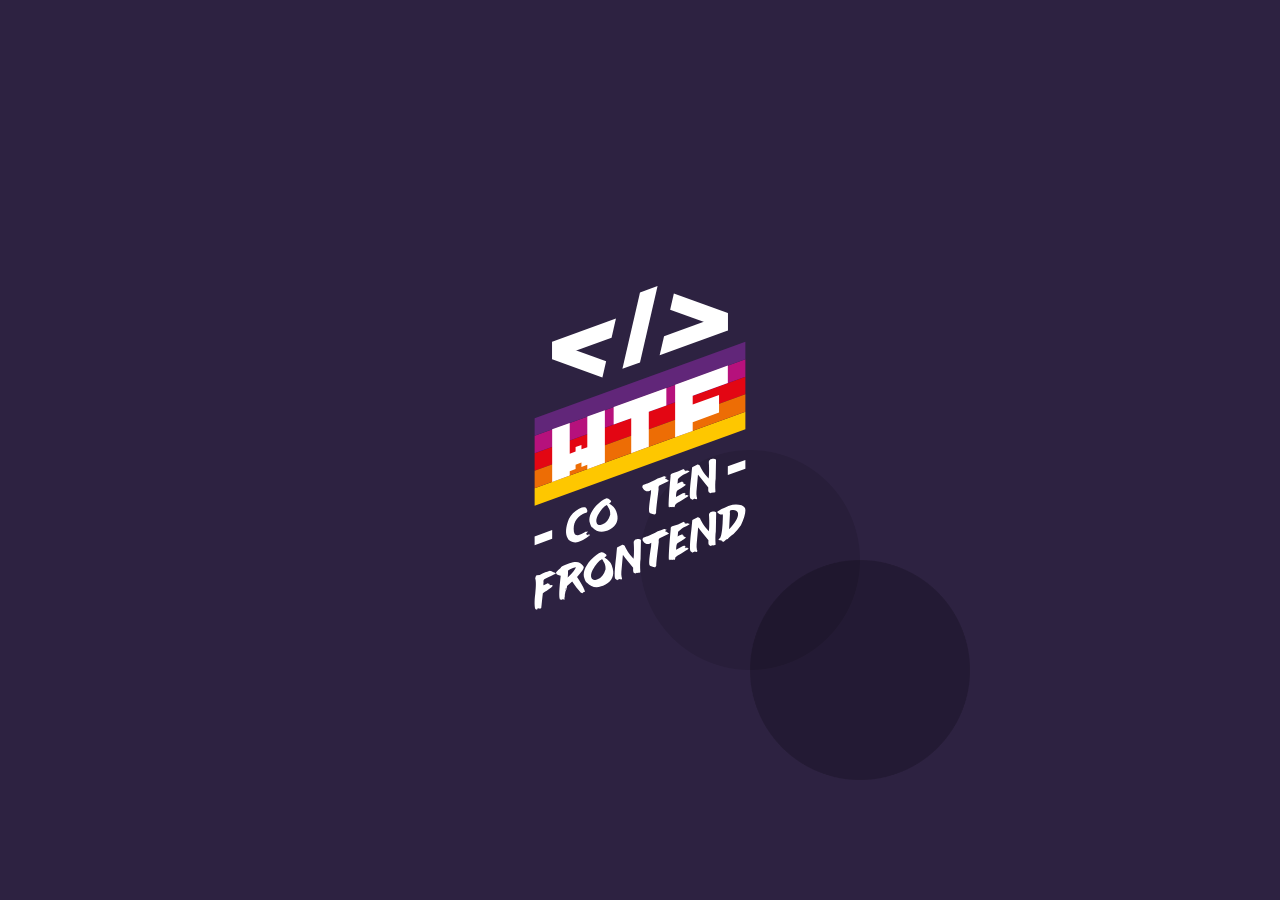
==== index.html @ a0a4c068 "Updates" ====
<!doctype html><html lang="en"><head><meta charset="UTF-8"/><meta name="viewport" content="width=device-width,initial-scale=1"/><title>WTF: Webpack starter kit</title><meta name="description" content="Your project description"/><meta property="og:title" content=""/><meta property="og:description" content=""/><meta property="og:url" content=""/><meta property="og:image" content="https://maciejkorsan.com/wtf-gulp-starter/assets/img/cover.png"/><link rel="manifest" href="manifest.json"/><link rel="apple-touch-icon" sizes="180x180" href="pwa/apple-icon-180.png"/><link rel="apple-touch-icon" sizes="167x167" href="pwa/apple-icon-167.png"/><link rel="apple-touch-icon" sizes="152x152" href="pwa/apple-icon-152.png"/><link rel="apple-touch-icon" sizes="120x120" href="pwa/apple-icon-120.png"/><meta name="apple-mobile-web-app-capable" content="yes"/><link rel="apple-touch-startup-image" href="pwa/apple-splash-2048-2732.png" media="(device-width: 1024px) and (device-height: 1366px) and (-webkit-device-pixel-ratio: 2) and (orientation: portrait)"/><link rel="apple-touch-startup-image" href="pwa/apple-splash-2732-2048.png" media="(device-width: 1024px) and (device-height: 1366px) and (-webkit-device-pixel-ratio: 2) and (orientation: landscape)"/><link rel="apple-touch-startup-image" href="pwa/apple-splash-1668-2388.png" media="(device-width: 834px) and (device-height: 1194px) and (-webkit-device-pixel-ratio: 2) and (orientation: portrait)"/><link rel="apple-touch-startup-image" href="pwa/apple-splash-2388-1668.png" media="(device-width: 834px) and (device-height: 1194px) and (-webkit-device-pixel-ratio: 2) and (orientation: landscape)"/><link rel="apple-touch-startup-image" href="pwa/apple-splash-1668-2224.png" media="(device-width: 834px) and (device-height: 1112px) and (-webkit-device-pixel-ratio: 2) and (orientation: portrait)"/><link rel="apple-touch-startup-image" href="pwa/apple-splash-2224-1668.png" media="(device-width: 834px) and (device-height: 1112px) and (-webkit-device-pixel-ratio: 2) and (orientation: landscape)"/><link rel="apple-touch-startup-image" href="pwa/apple-splash-1536-2048.png" media="(device-width: 768px) and (device-height: 1024px) and (-webkit-device-pixel-ratio: 2) and (orientation: portrait)"/><link rel="apple-touch-startup-image" href="pwa/apple-splash-2048-1536.png" media="(device-width: 768px) and (device-height: 1024px) and (-webkit-device-pixel-ratio: 2) and (orientation: landscape)"/><link rel="apple-touch-startup-image" href="pwa/apple-splash-1242-2688.png" media="(device-width: 414px) and (device-height: 896px) and (-webkit-device-pixel-ratio: 3) and (orientation: portrait)"/><link rel="apple-touch-startup-image" href="pwa/apple-splash-2688-1242.png" media="(device-width: 414px) and (device-height: 896px) and (-webkit-device-pixel-ratio: 3) and (orientation: landscape)"/><link rel="apple-touch-startup-image" href="pwa/apple-splash-1125-2436.png" media="(device-width: 375px) and (device-height: 812px) and (-webkit-device-pixel-ratio: 3) and (orientation: portrait)"/><link rel="apple-touch-startup-image" href="pwa/apple-splash-2436-1125.png" media="(device-width: 375px) and (device-height: 812px) and (-webkit-device-pixel-ratio: 3) and (orientation: landscape)"/><link rel="apple-touch-startup-image" href="pwa/apple-splash-828-1792.png" media="(device-width: 414px) and (device-height: 896px) and (-webkit-device-pixel-ratio: 2) and (orientation: portrait)"/><link rel="apple-touch-startup-image" href="pwa/apple-splash-1792-828.png" media="(device-width: 414px) and (device-height: 896px) and (-webkit-device-pixel-ratio: 2) and (orientation: landscape)"/><link rel="apple-touch-startup-image" href="pwa/apple-splash-1242-2208.png" media="(device-width: 414px) and (device-height: 736px) and (-webkit-device-pixel-ratio: 3) and (orientation: portrait)"/><link rel="apple-touch-startup-image" href="pwa/apple-splash-2208-1242.png" media="(device-width: 414px) and (device-height: 736px) and (-webkit-device-pixel-ratio: 3) and (orientation: landscape)"/><link rel="apple-touch-startup-image" href="pwa/apple-splash-750-1334.png" media="(device-width: 375px) and (device-height: 667px) and (-webkit-device-pixel-ratio: 2) and (orientation: portrait)"/><link rel="apple-touch-startup-image" href="pwa/apple-splash-1334-750.png" media="(device-width: 375px) and (device-height: 667px) and (-webkit-device-pixel-ratio: 2) and (orientation: landscape)"/><link rel="apple-touch-startup-image" href="pwa/apple-splash-640-1136.png" media="(device-width: 320px) and (device-height: 568px) and (-webkit-device-pixel-ratio: 2) and (orientation: portrait)"/><link rel="apple-touch-startup-image" href="pwa/apple-splash-1136-640.png" media="(device-width: 320px) and (device-height: 568px) and (-webkit-device-pixel-ratio: 2) and (orientation: landscape)"/><link href="index.164b91a8.css" rel="stylesheet"></head><body><div class="hello"><img class="hello__logo" src="img/logo.09a7c9b3.svg" alt="WTF "/> <span class="hello__circles"></span></div><script src="index.164b91a8.js"></script></body></html>
---- index.164b91a8.css ----
/*! normalize.css v8.0.1 | MIT License | github.com/necolas/normalize.css */html{line-height:1.15;-webkit-text-size-adjust:100%}body{margin:0}main{display:block}h1{font-size:2em;margin:.67em 0}hr{box-sizing:content-box;height:0;overflow:visible}pre{font-family:monospace,monospace;font-size:1em}a{background-color:transparent}abbr[title]{border-bottom:none;text-decoration:underline;text-decoration:underline dotted}b,strong{font-weight:bolder}code,kbd,samp{font-family:monospace,monospace;font-size:1em}small{font-size:80%}sub,sup{font-size:75%;line-height:0;position:relative;vertical-align:baseline}sub{bottom:-.25em}sup{top:-.5em}img{border-style:none}button,input,optgroup,select,textarea{font-family:inherit;font-size:100%;line-height:1.15;margin:0}button,input{overflow:visible}button,select{text-transform:none}[type=button],[type=reset],[type=submit],button{-webkit-appearance:button}[type=button]::-moz-focus-inner,[type=reset]::-moz-focus-inner,[type=submit]::-moz-focus-inner,button::-moz-focus-inner{border-style:none;padding:0}[type=button]:-moz-focusring,[type=reset]:-moz-focusring,[type=submit]:-moz-focusring,button:-moz-focusring{outline:1px dotted ButtonText}fieldset{padding:.35em .75em .625em}legend{box-sizing:border-box;color:inherit;display:table;max-width:100%;padding:0;white-space:normal}progress{vertical-align:baseline}textarea{overflow:auto}[type=checkbox],[type=radio]{box-sizing:border-box;padding:0}[type=number]::-webkit-inner-spin-button,[type=number]::-webkit-outer-spin-button{height:auto}[type=search]{-webkit-appearance:textfield;outline-offset:-2px}[type=search]::-webkit-search-decoration{-webkit-appearance:none}::-webkit-file-upload-button{-webkit-appearance:button;font:inherit}details{display:block}summary{display:list-item}[hidden],template{display:none}@-webkit-keyframes circles{0%{transform:translate(-50%,-50%) scale(1)}20%{transform:translate(-50%,-50%) scale(1.5)}30%{transform:translate(-50%,-50%) scale(.8)}70%{transform:translate(-50%,-50%) scale(1.9)}to{transform:translate(-50%,-50%) scale(1)}}@keyframes circles{0%{transform:translate(-50%,-50%) scale(1)}20%{transform:translate(-50%,-50%) scale(1.5)}30%{transform:translate(-50%,-50%) scale(.8)}70%{transform:translate(-50%,-50%) scale(1.9)}to{transform:translate(-50%,-50%) scale(1)}}.hello{position:relative;z-index:0}.hello__logo{position:relative;z-index:2020}.hello__circles{position:absolute;top:50%;left:50%;will-change:transform;width:220px;height:220px;background:rgba(0,0,0,.1);border-radius:50%;-webkit-animation:circles 20s ease-in infinite;animation:circles 20s ease-in infinite}.hello__circles:after{-webkit-animation:circles 17s ease-out infinite;animation:circles 17s ease-out infinite}.hello__circles:after,.hello__circles:before{position:absolute;top:50%;left:50%;will-change:transform;width:220px;height:220px;background:rgba(0,0,0,.1);border-radius:50%;content:"";display:block;z-index:1}.hello__circles:before{-webkit-animation:circles 20s ease-in infinite;animation:circles 20s ease-in infinite}body{background:#2d2241;color:#fff;display:flex;align-items:center;justify-content:center;min-height:100vh}
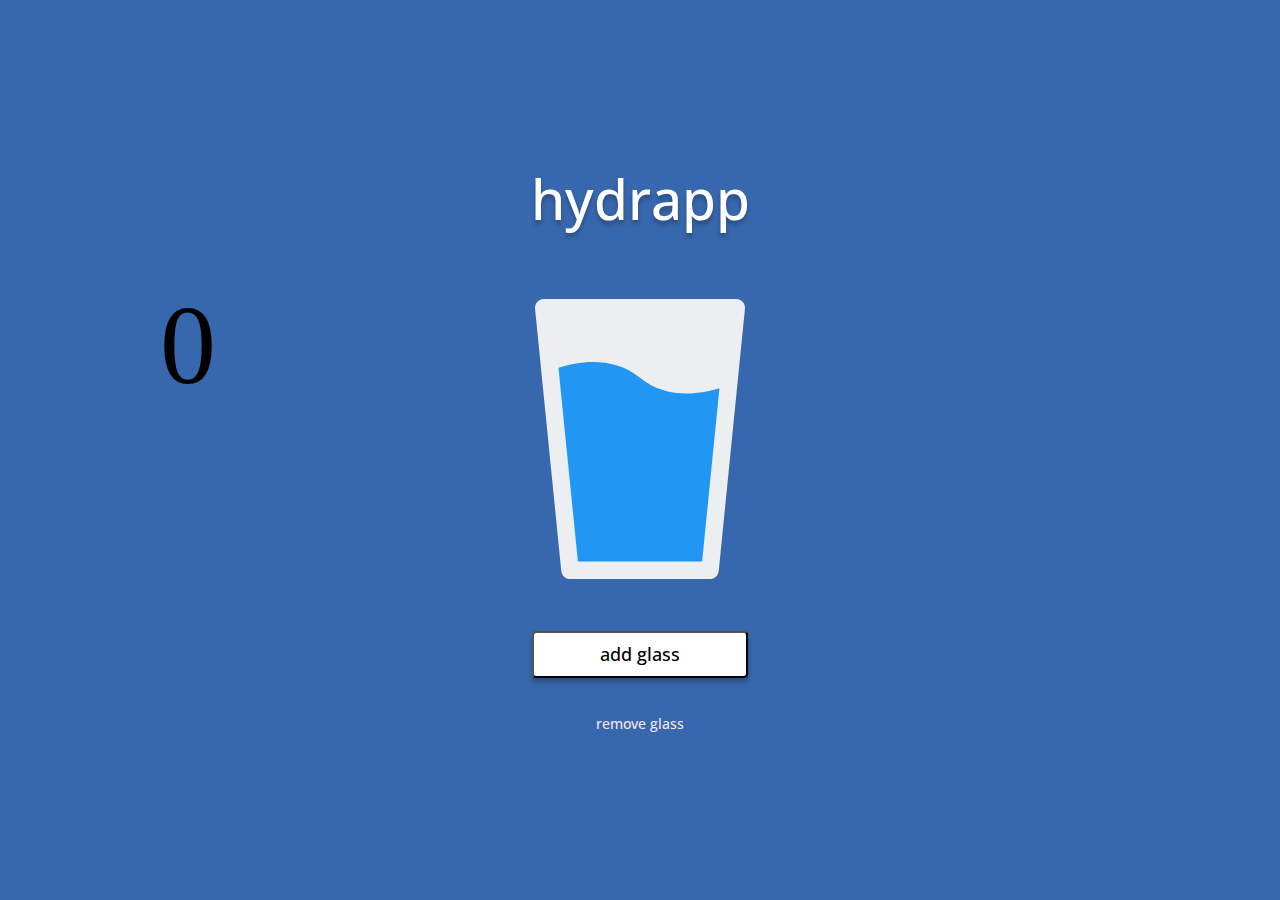
==== commit 84ac2e34: "Updates" ====
--- a/index.html
+++ b/index.html
@@ -1 +1 @@
-<!doctype html><html lang="en"><head><meta charset="UTF-8"/><meta name="viewport" content="width=device-width,initial-scale=1"/><title>WTF: Webpack starter kit</title><meta name="description" content="Your project description"/><meta property="og:title" content=""/><meta property="og:description" content=""/><meta property="og:url" content=""/><meta property="og:image" content="https://maciejkorsan.com/wtf-gulp-starter/assets/img/cover.png"/><link rel="manifest" href="manifest.json"/><link rel="apple-touch-icon" sizes="180x180" href="pwa/apple-icon-180.png"/><link rel="apple-touch-icon" sizes="167x167" href="pwa/apple-icon-167.png"/><link rel="apple-touch-icon" sizes="152x152" href="pwa/apple-icon-152.png"/><link rel="apple-touch-icon" sizes="120x120" href="pwa/apple-icon-120.png"/><meta name="apple-mobile-web-app-capable" content="yes"/><link rel="apple-touch-startup-image" href="pwa/apple-splash-2048-2732.png" media="(device-width: 1024px) and (device-height: 1366px) and (-webkit-device-pixel-ratio: 2) and (orientation: portrait)"/><link rel="apple-touch-startup-image" href="pwa/apple-splash-2732-2048.png" media="(device-width: 1024px) and (device-height: 1366px) and (-webkit-device-pixel-ratio: 2) and (orientation: landscape)"/><link rel="apple-touch-startup-image" href="pwa/apple-splash-1668-2388.png" media="(device-width: 834px) and (device-height: 1194px) and (-webkit-device-pixel-ratio: 2) and (orientation: portrait)"/><link rel="apple-touch-startup-image" href="pwa/apple-splash-2388-1668.png" media="(device-width: 834px) and (device-height: 1194px) and (-webkit-device-pixel-ratio: 2) and (orientation: landscape)"/><link rel="apple-touch-startup-image" href="pwa/apple-splash-1668-2224.png" media="(device-width: 834px) and (device-height: 1112px) and (-webkit-device-pixel-ratio: 2) and (orientation: portrait)"/><link rel="apple-touch-startup-image" href="pwa/apple-splash-2224-1668.png" media="(device-width: 834px) and (device-height: 1112px) and (-webkit-device-pixel-ratio: 2) and (orientation: landscape)"/><link rel="apple-touch-startup-image" href="pwa/apple-splash-1536-2048.png" media="(device-width: 768px) and (device-height: 1024px) and (-webkit-device-pixel-ratio: 2) and (orientation: portrait)"/><link rel="apple-touch-startup-image" href="pwa/apple-splash-2048-1536.png" media="(device-width: 768px) and (device-height: 1024px) and (-webkit-device-pixel-ratio: 2) and (orientation: landscape)"/><link rel="apple-touch-startup-image" href="pwa/apple-splash-1242-2688.png" media="(device-width: 414px) and (device-height: 896px) and (-webkit-device-pixel-ratio: 3) and (orientation: portrait)"/><link rel="apple-touch-startup-image" href="pwa/apple-splash-2688-1242.png" media="(device-width: 414px) and (device-height: 896px) and (-webkit-device-pixel-ratio: 3) and (orientation: landscape)"/><link rel="apple-touch-startup-image" href="pwa/apple-splash-1125-2436.png" media="(device-width: 375px) and (device-height: 812px) and (-webkit-device-pixel-ratio: 3) and (orientation: portrait)"/><link rel="apple-touch-startup-image" href="pwa/apple-splash-2436-1125.png" media="(device-width: 375px) and (device-height: 812px) and (-webkit-device-pixel-ratio: 3) and (orientation: landscape)"/><link rel="apple-touch-startup-image" href="pwa/apple-splash-828-1792.png" media="(device-width: 414px) and (device-height: 896px) and (-webkit-device-pixel-ratio: 2) and (orientation: portrait)"/><link rel="apple-touch-startup-image" href="pwa/apple-splash-1792-828.png" media="(device-width: 414px) and (device-height: 896px) and (-webkit-device-pixel-ratio: 2) and (orientation: landscape)"/><link rel="apple-touch-startup-image" href="pwa/apple-splash-1242-2208.png" media="(device-width: 414px) and (device-height: 736px) and (-webkit-device-pixel-ratio: 3) and (orientation: portrait)"/><link rel="apple-touch-startup-image" href="pwa/apple-splash-2208-1242.png" media="(device-width: 414px) and (device-height: 736px) and (-webkit-device-pixel-ratio: 3) and (orientation: landscape)"/><link rel="apple-touch-startup-image" href="pwa/apple-splash-750-1334.png" media="(device-width: 375px) and (device-height: 667px) and (-webkit-device-pixel-ratio: 2) and (orientation: portrait)"/><link rel="apple-touch-startup-image" href="pwa/apple-splash-1334-750.png" media="(device-width: 375px) and (device-height: 667px) and (-webkit-device-pixel-ratio: 2) and (orientation: landscape)"/><link rel="apple-touch-startup-image" href="pwa/apple-splash-640-1136.png" media="(device-width: 320px) and (device-height: 568px) and (-webkit-device-pixel-ratio: 2) and (orientation: portrait)"/><link rel="apple-touch-startup-image" href="pwa/apple-splash-1136-640.png" media="(device-width: 320px) and (device-height: 568px) and (-webkit-device-pixel-ratio: 2) and (orientation: landscape)"/><link href="index.164b91a8.css" rel="stylesheet"></head><body><div class="hello"><img class="hello__logo" src="img/logo.09a7c9b3.svg" alt="WTF "/> <span class="hello__circles"></span></div><script src="index.164b91a8.js"></script></body></html>+<!doctype html><html lang="en"><head><meta charset="UTF-8"/><meta name="viewport" content="width=device-width,initial-scale=1"/><title>WTF: Webpack starter kit</title><meta name="description" content="Your project description"/><meta property="og:title" content=""/><meta property="og:description" content=""/><meta property="og:url" content=""/><meta property="og:image" content="https://maciejkorsan.com/wtf-gulp-starter/assets/img/cover.png"/><link rel="manifest" href="manifest.json"/><link rel="apple-touch-icon" sizes="180x180" href="pwa/apple-icon-180.png"/><link rel="apple-touch-icon" sizes="167x167" href="pwa/apple-icon-167.png"/><link rel="apple-touch-icon" sizes="152x152" href="pwa/apple-icon-152.png"/><link rel="apple-touch-icon" sizes="120x120" href="pwa/apple-icon-120.png"/><meta name="apple-mobile-web-app-capable" content="yes"/><link rel="apple-touch-startup-image" href="pwa/apple-splash-2048-2732.png" media="(device-width: 1024px) and (device-height: 1366px) and (-webkit-device-pixel-ratio: 2) and (orientation: portrait)"/><link rel="apple-touch-startup-image" href="pwa/apple-splash-2732-2048.png" media="(device-width: 1024px) and (device-height: 1366px) and (-webkit-device-pixel-ratio: 2) and (orientation: landscape)"/><link rel="apple-touch-startup-image" href="pwa/apple-splash-1668-2388.png" media="(device-width: 834px) and (device-height: 1194px) and (-webkit-device-pixel-ratio: 2) and (orientation: portrait)"/><link rel="apple-touch-startup-image" href="pwa/apple-splash-2388-1668.png" media="(device-width: 834px) and (device-height: 1194px) and (-webkit-device-pixel-ratio: 2) and (orientation: landscape)"/><link rel="apple-touch-startup-image" href="pwa/apple-splash-1668-2224.png" media="(device-width: 834px) and (device-height: 1112px) and (-webkit-device-pixel-ratio: 2) and (orientation: portrait)"/><link rel="apple-touch-startup-image" href="pwa/apple-splash-2224-1668.png" media="(device-width: 834px) and (device-height: 1112px) and (-webkit-device-pixel-ratio: 2) and (orientation: landscape)"/><link rel="apple-touch-startup-image" href="pwa/apple-splash-1536-2048.png" media="(device-width: 768px) and (device-height: 1024px) and (-webkit-device-pixel-ratio: 2) and (orientation: portrait)"/><link rel="apple-touch-startup-image" href="pwa/apple-splash-2048-1536.png" media="(device-width: 768px) and (device-height: 1024px) and (-webkit-device-pixel-ratio: 2) and (orientation: landscape)"/><link rel="apple-touch-startup-image" href="pwa/apple-splash-1242-2688.png" media="(device-width: 414px) and (device-height: 896px) and (-webkit-device-pixel-ratio: 3) and (orientation: portrait)"/><link rel="apple-touch-startup-image" href="pwa/apple-splash-2688-1242.png" media="(device-width: 414px) and (device-height: 896px) and (-webkit-device-pixel-ratio: 3) and (orientation: landscape)"/><link rel="apple-touch-startup-image" href="pwa/apple-splash-1125-2436.png" media="(device-width: 375px) and (device-height: 812px) and (-webkit-device-pixel-ratio: 3) and (orientation: portrait)"/><link rel="apple-touch-startup-image" href="pwa/apple-splash-2436-1125.png" media="(device-width: 375px) and (device-height: 812px) and (-webkit-device-pixel-ratio: 3) and (orientation: landscape)"/><link rel="apple-touch-startup-image" href="pwa/apple-splash-828-1792.png" media="(device-width: 414px) and (device-height: 896px) and (-webkit-device-pixel-ratio: 2) and (orientation: portrait)"/><link rel="apple-touch-startup-image" href="pwa/apple-splash-1792-828.png" media="(device-width: 414px) and (device-height: 896px) and (-webkit-device-pixel-ratio: 2) and (orientation: landscape)"/><link rel="apple-touch-startup-image" href="pwa/apple-splash-1242-2208.png" media="(device-width: 414px) and (device-height: 736px) and (-webkit-device-pixel-ratio: 3) and (orientation: portrait)"/><link rel="apple-touch-startup-image" href="pwa/apple-splash-2208-1242.png" media="(device-width: 414px) and (device-height: 736px) and (-webkit-device-pixel-ratio: 3) and (orientation: landscape)"/><link rel="apple-touch-startup-image" href="pwa/apple-splash-750-1334.png" media="(device-width: 375px) and (device-height: 667px) and (-webkit-device-pixel-ratio: 2) and (orientation: portrait)"/><link rel="apple-touch-startup-image" href="pwa/apple-splash-1334-750.png" media="(device-width: 375px) and (device-height: 667px) and (-webkit-device-pixel-ratio: 2) and (orientation: landscape)"/><link rel="apple-touch-startup-image" href="pwa/apple-splash-640-1136.png" media="(device-width: 320px) and (device-height: 568px) and (-webkit-device-pixel-ratio: 2) and (orientation: portrait)"/><link rel="apple-touch-startup-image" href="pwa/apple-splash-1136-640.png" media="(device-width: 320px) and (device-height: 568px) and (-webkit-device-pixel-ratio: 2) and (orientation: landscape)"/><link href="index.f11443a9.css" rel="stylesheet"></head><body><h1 class="name">hydrapp</h1><div class="glass"><img class="glass__shape" alt="drawing glass" src="img/water-glass.df5415bb.svg"> <span class="glass__number number--js">0</span></div><div class="button"><button class="button__add add--js">add glass</button> <button class="button__remove remove--js">remove glass</button></div><script src="index.f11443a9.js"></script></body></html>--- a/index.f11443a9.css
+++ b/index.f11443a9.css
@@ -0,0 +1,2 @@
+@import url(https://fonts.googleapis.com/css2?family=Open+Sans:wght@300;400;700&display=swap);
+/*! normalize.css v8.0.1 | MIT License | github.com/necolas/normalize.css */html{line-height:1.15;-webkit-text-size-adjust:100%}body{margin:0}main{display:block}h1{font-size:2em;margin:.67em 0}hr{box-sizing:content-box;height:0;overflow:visible}pre{font-family:monospace,monospace;font-size:1em}a{background-color:transparent}abbr[title]{border-bottom:none;text-decoration:underline;text-decoration:underline dotted}b,strong{font-weight:bolder}code,kbd,samp{font-family:monospace,monospace;font-size:1em}small{font-size:80%}sub,sup{font-size:75%;line-height:0;position:relative;vertical-align:baseline}sub{bottom:-.25em}sup{top:-.5em}img{border-style:none}button,input,optgroup,select,textarea{font-family:inherit;font-size:100%;line-height:1.15;margin:0}button,input{overflow:visible}button,select{text-transform:none}[type=button],[type=reset],[type=submit],button{-webkit-appearance:button}[type=button]::-moz-focus-inner,[type=reset]::-moz-focus-inner,[type=submit]::-moz-focus-inner,button::-moz-focus-inner{border-style:none;padding:0}[type=button]:-moz-focusring,[type=reset]:-moz-focusring,[type=submit]:-moz-focusring,button:-moz-focusring{outline:1px dotted ButtonText}fieldset{padding:.35em .75em .625em}legend{box-sizing:border-box;color:inherit;display:table;max-width:100%;padding:0;white-space:normal}progress{vertical-align:baseline}textarea{overflow:auto}[type=checkbox],[type=radio]{box-sizing:border-box;padding:0}[type=number]::-webkit-inner-spin-button,[type=number]::-webkit-outer-spin-button{height:auto}[type=search]{-webkit-appearance:textfield;outline-offset:-2px}[type=search]::-webkit-search-decoration{-webkit-appearance:none}::-webkit-file-upload-button{-webkit-appearance:button;font:inherit}details{display:block}summary{display:list-item}[hidden],template{display:none}@-webkit-keyframes circles{0%{transform:translate(-50%,-50%) scale(1)}20%{transform:translate(-50%,-50%) scale(1.5)}30%{transform:translate(-50%,-50%) scale(.8)}70%{transform:translate(-50%,-50%) scale(1.9)}to{transform:translate(-50%,-50%) scale(1)}}@keyframes circles{0%{transform:translate(-50%,-50%) scale(1)}20%{transform:translate(-50%,-50%) scale(1.5)}30%{transform:translate(-50%,-50%) scale(.8)}70%{transform:translate(-50%,-50%) scale(1.9)}to{transform:translate(-50%,-50%) scale(1)}}.hello{position:relative;z-index:0}.hello__logo{position:relative;z-index:2020}.hello__circles{position:absolute;top:50%;left:50%;will-change:transform;width:220px;height:220px;background:rgba(0,0,0,.1);border-radius:50%;-webkit-animation:circles 20s ease-in infinite;animation:circles 20s ease-in infinite}.hello__circles:after{-webkit-animation:circles 17s ease-out infinite;animation:circles 17s ease-out infinite}.hello__circles:after,.hello__circles:before{position:absolute;top:50%;left:50%;will-change:transform;width:220px;height:220px;background:rgba(0,0,0,.1);border-radius:50%;content:"";display:block;z-index:1}.hello__circles:before{-webkit-animation:circles 20s ease-in infinite;animation:circles 20s ease-in infinite}body{background:#3767ad;color:#fff;flex-direction:column;justify-content:center;min-height:100vh;font-family:Open Sans,sans-serif}.name,body{display:flex;align-items:center}.name{font-style:normal;font-weight:500;font-size:55px;line-height:64px;text-align:center;margin:0 0 68px;text-shadow:0 4px 4px rgba(0,0,0,.25)}.button{display:flex;flex-direction:column}.glass__shape{position:relative;width:280px;height:280px}.glass__number{position:absolute;top:280px;left:160px;font-family:Roboto;font-style:normal;font-weight:500;font-size:112px;line-height:131px;color:#000;margin:0}.button{margin:48px 0 0}.button__add{color:#000;font-size:18px;line-height:21px;width:216px;height:47px;background:#fff;box-shadow:0 4px 4px rgba(0,0,0,.25);border-radius:4px}.button__add,.button__remove{font-style:normal;font-weight:500}.button__remove{color:#f5e5e7;margin:37px 0 0;font-size:14px;line-height:16px;background:none;border:none}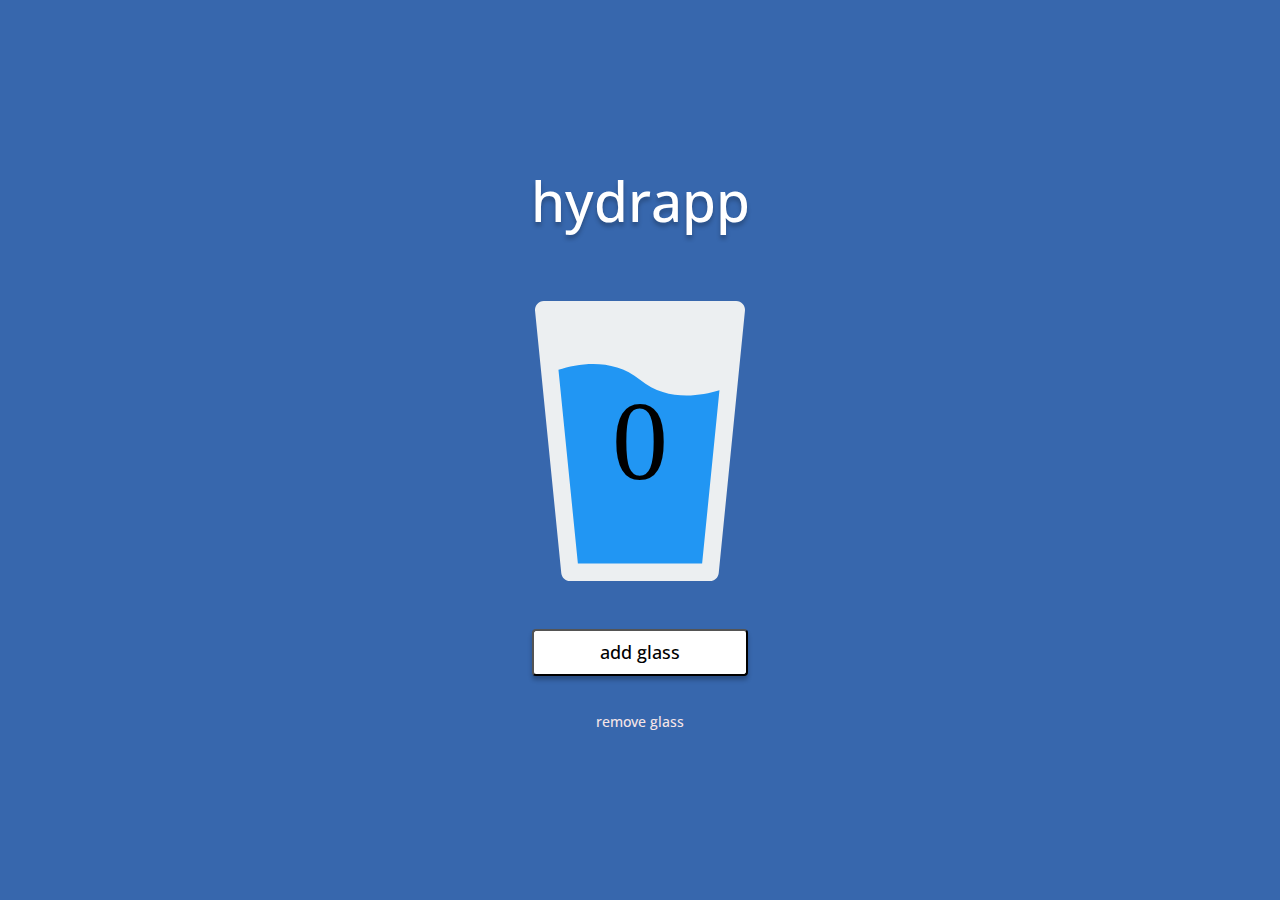
==== commit 4dc0b136: "Updates" ====
--- a/index.html
+++ b/index.html
@@ -1 +1 @@
-<!doctype html><html lang="en"><head><meta charset="UTF-8"/><meta name="viewport" content="width=device-width,initial-scale=1"/><title>WTF: Webpack starter kit</title><meta name="description" content="Your project description"/><meta property="og:title" content=""/><meta property="og:description" content=""/><meta property="og:url" content=""/><meta property="og:image" content="https://maciejkorsan.com/wtf-gulp-starter/assets/img/cover.png"/><link rel="manifest" href="manifest.json"/><link rel="apple-touch-icon" sizes="180x180" href="pwa/apple-icon-180.png"/><link rel="apple-touch-icon" sizes="167x167" href="pwa/apple-icon-167.png"/><link rel="apple-touch-icon" sizes="152x152" href="pwa/apple-icon-152.png"/><link rel="apple-touch-icon" sizes="120x120" href="pwa/apple-icon-120.png"/><meta name="apple-mobile-web-app-capable" content="yes"/><link rel="apple-touch-startup-image" href="pwa/apple-splash-2048-2732.png" media="(device-width: 1024px) and (device-height: 1366px) and (-webkit-device-pixel-ratio: 2) and (orientation: portrait)"/><link rel="apple-touch-startup-image" href="pwa/apple-splash-2732-2048.png" media="(device-width: 1024px) and (device-height: 1366px) and (-webkit-device-pixel-ratio: 2) and (orientation: landscape)"/><link rel="apple-touch-startup-image" href="pwa/apple-splash-1668-2388.png" media="(device-width: 834px) and (device-height: 1194px) and (-webkit-device-pixel-ratio: 2) and (orientation: portrait)"/><link rel="apple-touch-startup-image" href="pwa/apple-splash-2388-1668.png" media="(device-width: 834px) and (device-height: 1194px) and (-webkit-device-pixel-ratio: 2) and (orientation: landscape)"/><link rel="apple-touch-startup-image" href="pwa/apple-splash-1668-2224.png" media="(device-width: 834px) and (device-height: 1112px) and (-webkit-device-pixel-ratio: 2) and (orientation: portrait)"/><link rel="apple-touch-startup-image" href="pwa/apple-splash-2224-1668.png" media="(device-width: 834px) and (device-height: 1112px) and (-webkit-device-pixel-ratio: 2) and (orientation: landscape)"/><link rel="apple-touch-startup-image" href="pwa/apple-splash-1536-2048.png" media="(device-width: 768px) and (device-height: 1024px) and (-webkit-device-pixel-ratio: 2) and (orientation: portrait)"/><link rel="apple-touch-startup-image" href="pwa/apple-splash-2048-1536.png" media="(device-width: 768px) and (device-height: 1024px) and (-webkit-device-pixel-ratio: 2) and (orientation: landscape)"/><link rel="apple-touch-startup-image" href="pwa/apple-splash-1242-2688.png" media="(device-width: 414px) and (device-height: 896px) and (-webkit-device-pixel-ratio: 3) and (orientation: portrait)"/><link rel="apple-touch-startup-image" href="pwa/apple-splash-2688-1242.png" media="(device-width: 414px) and (device-height: 896px) and (-webkit-device-pixel-ratio: 3) and (orientation: landscape)"/><link rel="apple-touch-startup-image" href="pwa/apple-splash-1125-2436.png" media="(device-width: 375px) and (device-height: 812px) and (-webkit-device-pixel-ratio: 3) and (orientation: portrait)"/><link rel="apple-touch-startup-image" href="pwa/apple-splash-2436-1125.png" media="(device-width: 375px) and (device-height: 812px) and (-webkit-device-pixel-ratio: 3) and (orientation: landscape)"/><link rel="apple-touch-startup-image" href="pwa/apple-splash-828-1792.png" media="(device-width: 414px) and (device-height: 896px) and (-webkit-device-pixel-ratio: 2) and (orientation: portrait)"/><link rel="apple-touch-startup-image" href="pwa/apple-splash-1792-828.png" media="(device-width: 414px) and (device-height: 896px) and (-webkit-device-pixel-ratio: 2) and (orientation: landscape)"/><link rel="apple-touch-startup-image" href="pwa/apple-splash-1242-2208.png" media="(device-width: 414px) and (device-height: 736px) and (-webkit-device-pixel-ratio: 3) and (orientation: portrait)"/><link rel="apple-touch-startup-image" href="pwa/apple-splash-2208-1242.png" media="(device-width: 414px) and (device-height: 736px) and (-webkit-device-pixel-ratio: 3) and (orientation: landscape)"/><link rel="apple-touch-startup-image" href="pwa/apple-splash-750-1334.png" media="(device-width: 375px) and (device-height: 667px) and (-webkit-device-pixel-ratio: 2) and (orientation: portrait)"/><link rel="apple-touch-startup-image" href="pwa/apple-splash-1334-750.png" media="(device-width: 375px) and (device-height: 667px) and (-webkit-device-pixel-ratio: 2) and (orientation: landscape)"/><link rel="apple-touch-startup-image" href="pwa/apple-splash-640-1136.png" media="(device-width: 320px) and (device-height: 568px) and (-webkit-device-pixel-ratio: 2) and (orientation: portrait)"/><link rel="apple-touch-startup-image" href="pwa/apple-splash-1136-640.png" media="(device-width: 320px) and (device-height: 568px) and (-webkit-device-pixel-ratio: 2) and (orientation: landscape)"/><link href="index.f11443a9.css" rel="stylesheet"></head><body><h1 class="name">hydrapp</h1><div class="glass"><img class="glass__shape" alt="drawing glass" src="img/water-glass.df5415bb.svg"> <span class="glass__number number--js">0</span></div><div class="button"><button class="button__add add--js">add glass</button> <button class="button__remove remove--js">remove glass</button></div><script src="index.f11443a9.js"></script></body></html>+<!doctype html><html lang="en"><head><meta charset="UTF-8"/><meta name="viewport" content="width=device-width,initial-scale=1"/><title>WTF: Webpack starter kit</title><meta name="description" content="Your project description"/><meta property="og:title" content=""/><meta property="og:description" content=""/><meta property="og:url" content=""/><meta property="og:image" content="https://maciejkorsan.com/wtf-gulp-starter/assets/img/cover.png"/><link rel="manifest" href="manifest.json"/><link rel="apple-touch-icon" sizes="180x180" href="pwa/apple-icon-180.png"/><link rel="apple-touch-icon" sizes="167x167" href="pwa/apple-icon-167.png"/><link rel="apple-touch-icon" sizes="152x152" href="pwa/apple-icon-152.png"/><link rel="apple-touch-icon" sizes="120x120" href="pwa/apple-icon-120.png"/><meta name="apple-mobile-web-app-capable" content="yes"/><link rel="apple-touch-startup-image" href="pwa/apple-splash-2048-2732.png" media="(device-width: 1024px) and (device-height: 1366px) and (-webkit-device-pixel-ratio: 2) and (orientation: portrait)"/><link rel="apple-touch-startup-image" href="pwa/apple-splash-2732-2048.png" media="(device-width: 1024px) and (device-height: 1366px) and (-webkit-device-pixel-ratio: 2) and (orientation: landscape)"/><link rel="apple-touch-startup-image" href="pwa/apple-splash-1668-2388.png" media="(device-width: 834px) and (device-height: 1194px) and (-webkit-device-pixel-ratio: 2) and (orientation: portrait)"/><link rel="apple-touch-startup-image" href="pwa/apple-splash-2388-1668.png" media="(device-width: 834px) and (device-height: 1194px) and (-webkit-device-pixel-ratio: 2) and (orientation: landscape)"/><link rel="apple-touch-startup-image" href="pwa/apple-splash-1668-2224.png" media="(device-width: 834px) and (device-height: 1112px) and (-webkit-device-pixel-ratio: 2) and (orientation: portrait)"/><link rel="apple-touch-startup-image" href="pwa/apple-splash-2224-1668.png" media="(device-width: 834px) and (device-height: 1112px) and (-webkit-device-pixel-ratio: 2) and (orientation: landscape)"/><link rel="apple-touch-startup-image" href="pwa/apple-splash-1536-2048.png" media="(device-width: 768px) and (device-height: 1024px) and (-webkit-device-pixel-ratio: 2) and (orientation: portrait)"/><link rel="apple-touch-startup-image" href="pwa/apple-splash-2048-1536.png" media="(device-width: 768px) and (device-height: 1024px) and (-webkit-device-pixel-ratio: 2) and (orientation: landscape)"/><link rel="apple-touch-startup-image" href="pwa/apple-splash-1242-2688.png" media="(device-width: 414px) and (device-height: 896px) and (-webkit-device-pixel-ratio: 3) and (orientation: portrait)"/><link rel="apple-touch-startup-image" href="pwa/apple-splash-2688-1242.png" media="(device-width: 414px) and (device-height: 896px) and (-webkit-device-pixel-ratio: 3) and (orientation: landscape)"/><link rel="apple-touch-startup-image" href="pwa/apple-splash-1125-2436.png" media="(device-width: 375px) and (device-height: 812px) and (-webkit-device-pixel-ratio: 3) and (orientation: portrait)"/><link rel="apple-touch-startup-image" href="pwa/apple-splash-2436-1125.png" media="(device-width: 375px) and (device-height: 812px) and (-webkit-device-pixel-ratio: 3) and (orientation: landscape)"/><link rel="apple-touch-startup-image" href="pwa/apple-splash-828-1792.png" media="(device-width: 414px) and (device-height: 896px) and (-webkit-device-pixel-ratio: 2) and (orientation: portrait)"/><link rel="apple-touch-startup-image" href="pwa/apple-splash-1792-828.png" media="(device-width: 414px) and (device-height: 896px) and (-webkit-device-pixel-ratio: 2) and (orientation: landscape)"/><link rel="apple-touch-startup-image" href="pwa/apple-splash-1242-2208.png" media="(device-width: 414px) and (device-height: 736px) and (-webkit-device-pixel-ratio: 3) and (orientation: portrait)"/><link rel="apple-touch-startup-image" href="pwa/apple-splash-2208-1242.png" media="(device-width: 414px) and (device-height: 736px) and (-webkit-device-pixel-ratio: 3) and (orientation: landscape)"/><link rel="apple-touch-startup-image" href="pwa/apple-splash-750-1334.png" media="(device-width: 375px) and (device-height: 667px) and (-webkit-device-pixel-ratio: 2) and (orientation: portrait)"/><link rel="apple-touch-startup-image" href="pwa/apple-splash-1334-750.png" media="(device-width: 375px) and (device-height: 667px) and (-webkit-device-pixel-ratio: 2) and (orientation: landscape)"/><link rel="apple-touch-startup-image" href="pwa/apple-splash-640-1136.png" media="(device-width: 320px) and (device-height: 568px) and (-webkit-device-pixel-ratio: 2) and (orientation: portrait)"/><link rel="apple-touch-startup-image" href="pwa/apple-splash-1136-640.png" media="(device-width: 320px) and (device-height: 568px) and (-webkit-device-pixel-ratio: 2) and (orientation: landscape)"/><link href="index.e805e7ef.css" rel="stylesheet"></head><body><span class="time time--js"></span><h1 class="name">hydrapp</h1><div class="glass"><span class="glass__number number--js">0</span></div><div class="button"><button class="button__add add--js">add glass</button> <button class="button__remove remove--js">remove glass</button></div><script src="index.e805e7ef.js"></script></body></html>--- a/index.e805e7ef.css
+++ b/index.e805e7ef.css
@@ -0,0 +1,2 @@
+@import url(https://fonts.googleapis.com/css2?family=Open+Sans:wght@300;400;700&display=swap);
+/*! normalize.css v8.0.1 | MIT License | github.com/necolas/normalize.css */html{line-height:1.15;-webkit-text-size-adjust:100%}body{margin:0}main{display:block}h1{font-size:2em;margin:.67em 0}hr{box-sizing:content-box;height:0;overflow:visible}pre{font-family:monospace,monospace;font-size:1em}a{background-color:transparent}abbr[title]{border-bottom:none;text-decoration:underline;text-decoration:underline dotted}b,strong{font-weight:bolder}code,kbd,samp{font-family:monospace,monospace;font-size:1em}small{font-size:80%}sub,sup{font-size:75%;line-height:0;position:relative;vertical-align:baseline}sub{bottom:-.25em}sup{top:-.5em}img{border-style:none}button,input,optgroup,select,textarea{font-family:inherit;font-size:100%;line-height:1.15;margin:0}button,input{overflow:visible}button,select{text-transform:none}[type=button],[type=reset],[type=submit],button{-webkit-appearance:button}[type=button]::-moz-focus-inner,[type=reset]::-moz-focus-inner,[type=submit]::-moz-focus-inner,button::-moz-focus-inner{border-style:none;padding:0}[type=button]:-moz-focusring,[type=reset]:-moz-focusring,[type=submit]:-moz-focusring,button:-moz-focusring{outline:1px dotted ButtonText}fieldset{padding:.35em .75em .625em}legend{box-sizing:border-box;color:inherit;display:table;max-width:100%;padding:0;white-space:normal}progress{vertical-align:baseline}textarea{overflow:auto}[type=checkbox],[type=radio]{box-sizing:border-box;padding:0}[type=number]::-webkit-inner-spin-button,[type=number]::-webkit-outer-spin-button{height:auto}[type=search]{-webkit-appearance:textfield;outline-offset:-2px}[type=search]::-webkit-search-decoration{-webkit-appearance:none}::-webkit-file-upload-button{-webkit-appearance:button;font:inherit}details{display:block}summary{display:list-item}[hidden],template{display:none}@-webkit-keyframes circles{0%{transform:translate(-50%,-50%) scale(1)}20%{transform:translate(-50%,-50%) scale(1.5)}30%{transform:translate(-50%,-50%) scale(.8)}70%{transform:translate(-50%,-50%) scale(1.9)}to{transform:translate(-50%,-50%) scale(1)}}@keyframes circles{0%{transform:translate(-50%,-50%) scale(1)}20%{transform:translate(-50%,-50%) scale(1.5)}30%{transform:translate(-50%,-50%) scale(.8)}70%{transform:translate(-50%,-50%) scale(1.9)}to{transform:translate(-50%,-50%) scale(1)}}.hello{position:relative;z-index:0}.hello__logo{position:relative;z-index:2020}.hello__circles{position:absolute;top:50%;left:50%;will-change:transform;width:220px;height:220px;background:rgba(0,0,0,.1);border-radius:50%;-webkit-animation:circles 20s ease-in infinite;animation:circles 20s ease-in infinite}.hello__circles:after{-webkit-animation:circles 17s ease-out infinite;animation:circles 17s ease-out infinite}.hello__circles:after,.hello__circles:before{position:absolute;top:50%;left:50%;will-change:transform;width:220px;height:220px;background:rgba(0,0,0,.1);border-radius:50%;content:"";display:block;z-index:1}.hello__circles:before{-webkit-animation:circles 20s ease-in infinite;animation:circles 20s ease-in infinite}body{background:#3767ad;color:#fff;flex-direction:column;justify-content:center;min-height:100vh;font-family:Open Sans,sans-serif}.name,body{display:flex;align-items:center}.name{font-style:normal;font-weight:500;font-size:55px;line-height:64px;text-align:center;margin:0 0 68px;text-shadow:0 4px 4px rgba(0,0,0,.25)}.button{display:flex;flex-direction:column}.glass{position:relative;width:280px;height:280px;background-image:url(img/water-glass.df5415bb.svg)}.glass__number{display:flex;align-items:center;justify-content:center;height:100%;font-family:Roboto;font-style:normal;font-weight:500;font-size:112px;line-height:131px;color:#000;margin:0}.button{margin:48px 0 0}.button__add{color:#000;font-size:18px;line-height:21px;width:216px;height:47px;background:#fff;box-shadow:0 4px 4px rgba(0,0,0,.25);border-radius:4px}.button__add,.button__remove{font-style:normal;font-weight:500}.button__remove{color:#f5e5e7;margin:37px 0 0;font-size:14px;line-height:16px;background:none;border:none}